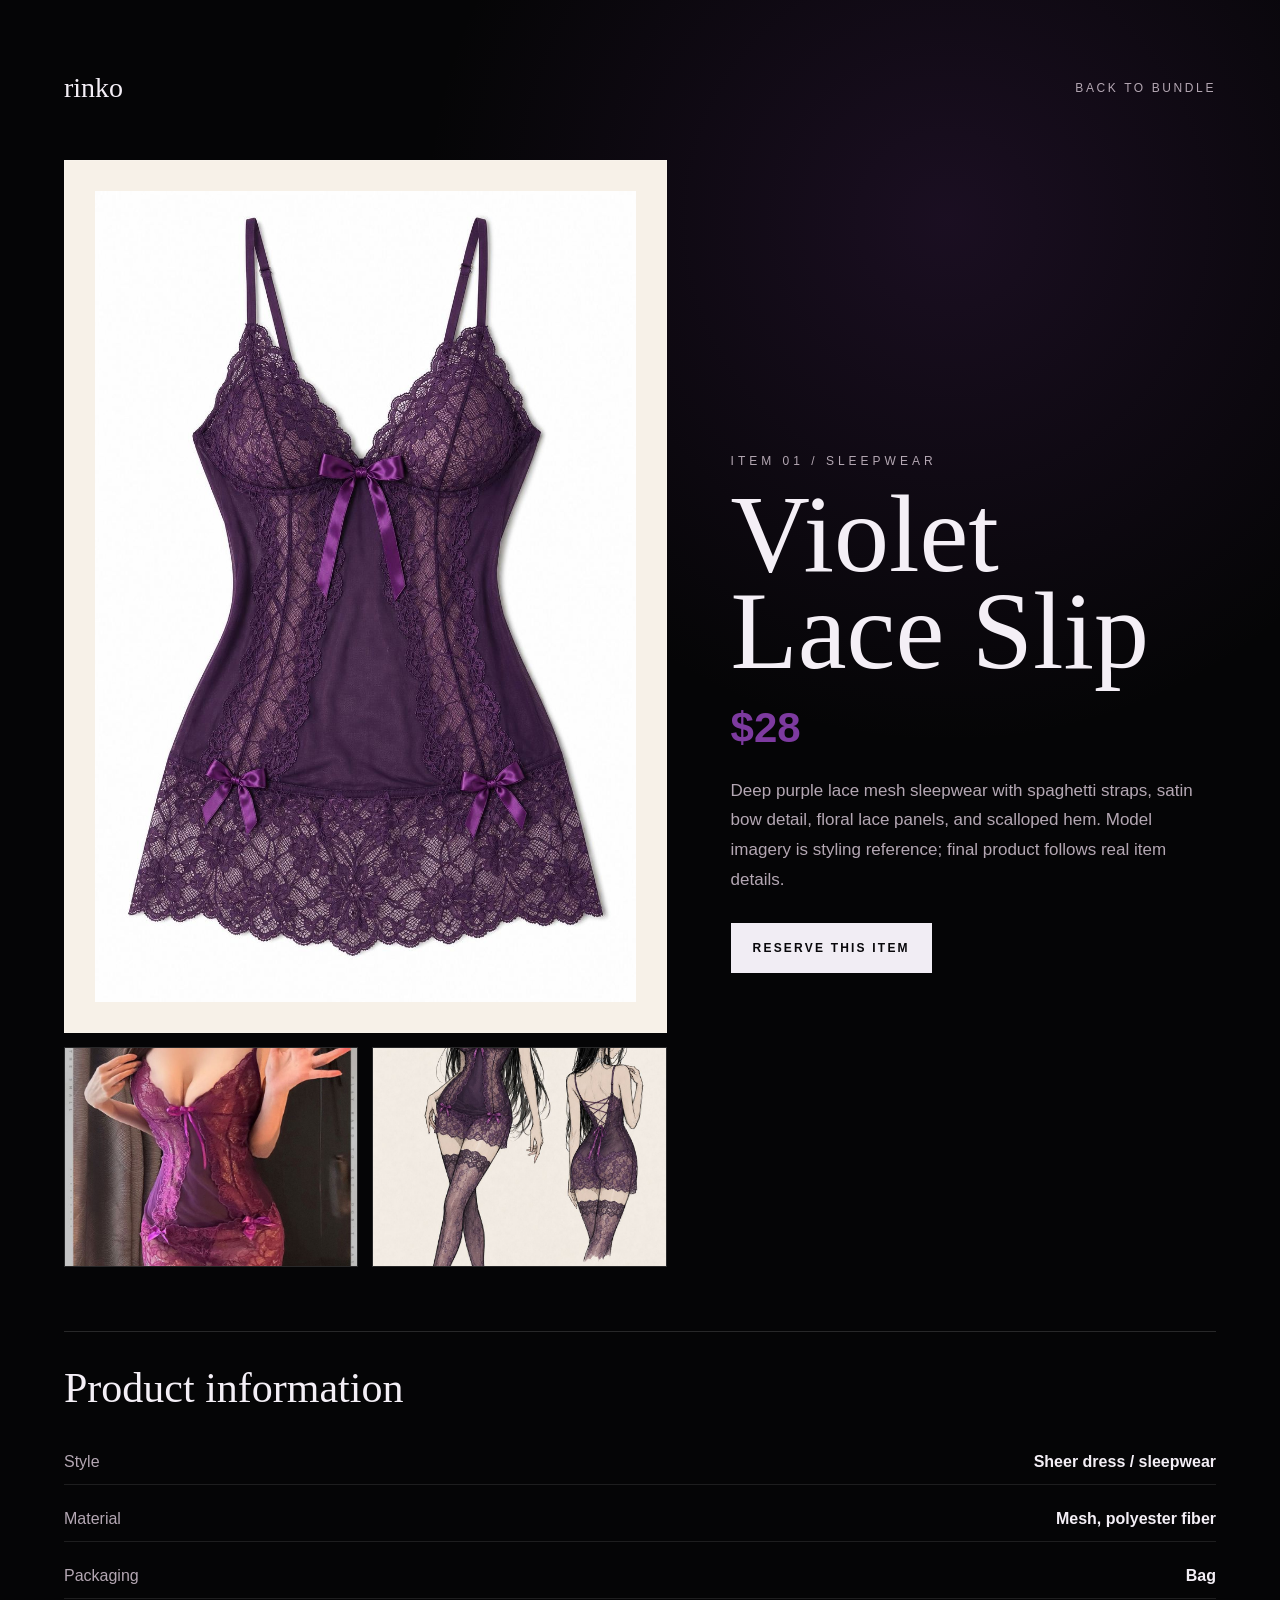
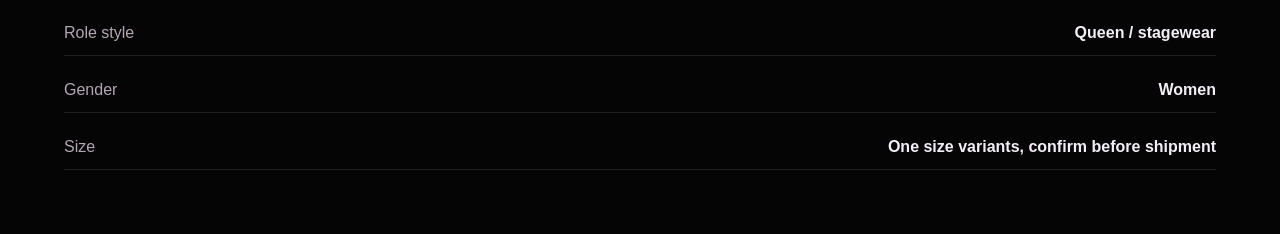
==== outputs/product-slip.html @ 2dd222d6 "Add files via upload" ====
<!doctype html>
<html lang="en">
<head>
  <meta charset="utf-8">
  <meta name="viewport" content="width=device-width, initial-scale=1">
  <title>Violet Lace Slip | rinko</title>
  <link rel="stylesheet" href="product-style.css">
</head>
<body>
  <main class="product-page">
    <nav><a href="rinko.html#bundle">rinko</a><a href="rinko.html#bundle">Back to bundle</a></nav>
    <section class="hero-product">
      <div class="gallery">
        <img class="main-img" src="rinko-assets/flat-slip.jpg" alt="Violet lace slip flat product image">
        <div class="thumbs">
          <img src="rinko-assets/sleepwear-model-2.jpg" alt="Violet lace sleepwear model reference">
          <img src="rinko-assets/bundle-studio.jpg" alt="B styling reference for violet lace slip">
        </div>
      </div>
      <article class="info">
        <p class="eyebrow">Item 01 / sleepwear</p>
        <h1>Violet Lace Slip</h1>
        <strong class="price">$28</strong>
        <p>Deep purple lace mesh sleepwear with spaghetti straps, satin bow detail, floral lace panels, and scalloped hem. Model imagery is styling reference; final product follows real item details.</p>
        <a class="button" href="mailto:hello@rinko.la?subject=Violet%20Lace%20Slip%20%2428">Reserve this item</a>
      </article>
    </section>
    <section class="specs">
      <h2>Product information</h2>
      <div><span>Style</span><strong>Sheer dress / sleepwear</strong></div>
      <div><span>Material</span><strong>Mesh, polyester fiber</strong></div>
      <div><span>Packaging</span><strong>Bag</strong></div>
      <div><span>Role style</span><strong>Queen / stagewear</strong></div>
      <div><span>Gender</span><strong>Women</strong></div>
      <div><span>Size</span><strong>One size variants, confirm before shipment</strong></div>
    </section>
  </main>
</body>
</html>
---- outputs/product-style.css ----
:root {
  --black: #050506;
  --panel: #111014;
  --text: #f4eff6;
  --muted: #b4a7b3;
  --violet: #7d3a9f;
  --line: rgba(255, 255, 255, .14);
}

* {
  box-sizing: border-box;
}

body {
  margin: 0;
  background:
    radial-gradient(circle at 74% 12%, rgba(125, 58, 159, .18), transparent 28%),
    var(--black);
  color: var(--text);
  font-family: "Avenir Next", "Segoe UI", Arial, sans-serif;
}

a {
  color: inherit;
  text-decoration: none;
}

img {
  display: block;
  width: 100%;
  height: auto;
}

.product-page {
  min-height: 100vh;
  padding: clamp(18px, 5vw, 68px);
}

nav {
  height: 48px;
  display: flex;
  justify-content: space-between;
  align-items: center;
  color: var(--muted);
  text-transform: uppercase;
  letter-spacing: 2.6px;
  font-size: 12px;
}

nav a:first-child {
  color: var(--text);
  font-family: Georgia, "Times New Roman", serif;
  font-size: 28px;
  text-transform: none;
  letter-spacing: 0;
}

.hero-product {
  width: min(100%, 1180px);
  margin: 48px auto 0;
  display: grid;
  grid-template-columns: minmax(320px, .72fr) minmax(300px, .58fr);
  gap: clamp(26px, 5vw, 72px);
  align-items: center;
}

.gallery {
  display: grid;
  gap: 14px;
}

.main-img {
  min-height: 540px;
  object-fit: contain;
  background: #f7f1e8;
  border: 1px solid var(--line);
  padding: clamp(12px, 3vw, 30px);
}

.thumbs {
  display: grid;
  grid-template-columns: repeat(2, 1fr);
  gap: 14px;
}

.thumbs img {
  height: 220px;
  object-fit: cover;
  border: 1px solid var(--line);
}

.thumbs img.choker-wear {
  height: 260px;
  object-position: center 22%;
}

.eyebrow {
  margin: 0 0 18px;
  color: var(--muted);
  font-size: 12px;
  letter-spacing: 4px;
  text-transform: uppercase;
}

h1 {
  margin: 0;
  font-family: Georgia, "Times New Roman", serif;
  font-size: clamp(58px, 9vw, 110px);
  font-weight: 500;
  line-height: .88;
}

.price {
  display: block;
  margin: 24px 0;
  color: var(--violet);
  font-size: 42px;
}

.info p:not(.eyebrow) {
  max-width: 520px;
  margin: 0 0 28px;
  color: var(--muted);
  font-size: 17px;
  line-height: 1.75;
}

.button {
  min-height: 50px;
  display: inline-flex;
  align-items: center;
  justify-content: center;
  padding: 0 22px;
  background: #f1edf4;
  color: #08070a;
  font-size: 12px;
  font-weight: 700;
  letter-spacing: 2.2px;
  text-transform: uppercase;
}

.specs {
  width: min(100%, 1180px);
  margin: 64px auto 0;
  padding-top: 32px;
  border-top: 1px solid var(--line);
  display: grid;
  gap: 12px;
}

.specs h2 {
  margin: 0 0 16px;
  font-family: Georgia, "Times New Roman", serif;
  font-size: 42px;
  font-weight: 500;
}

.specs div {
  display: flex;
  justify-content: space-between;
  gap: 20px;
  padding: 13px 0;
  border-bottom: 1px solid rgba(255,255,255,.1);
}

.specs span {
  color: var(--muted);
}

@media (max-width: 860px) {
  .hero-product {
    grid-template-columns: 1fr;
  }

  .main-img {
    min-height: 420px;
  }
}
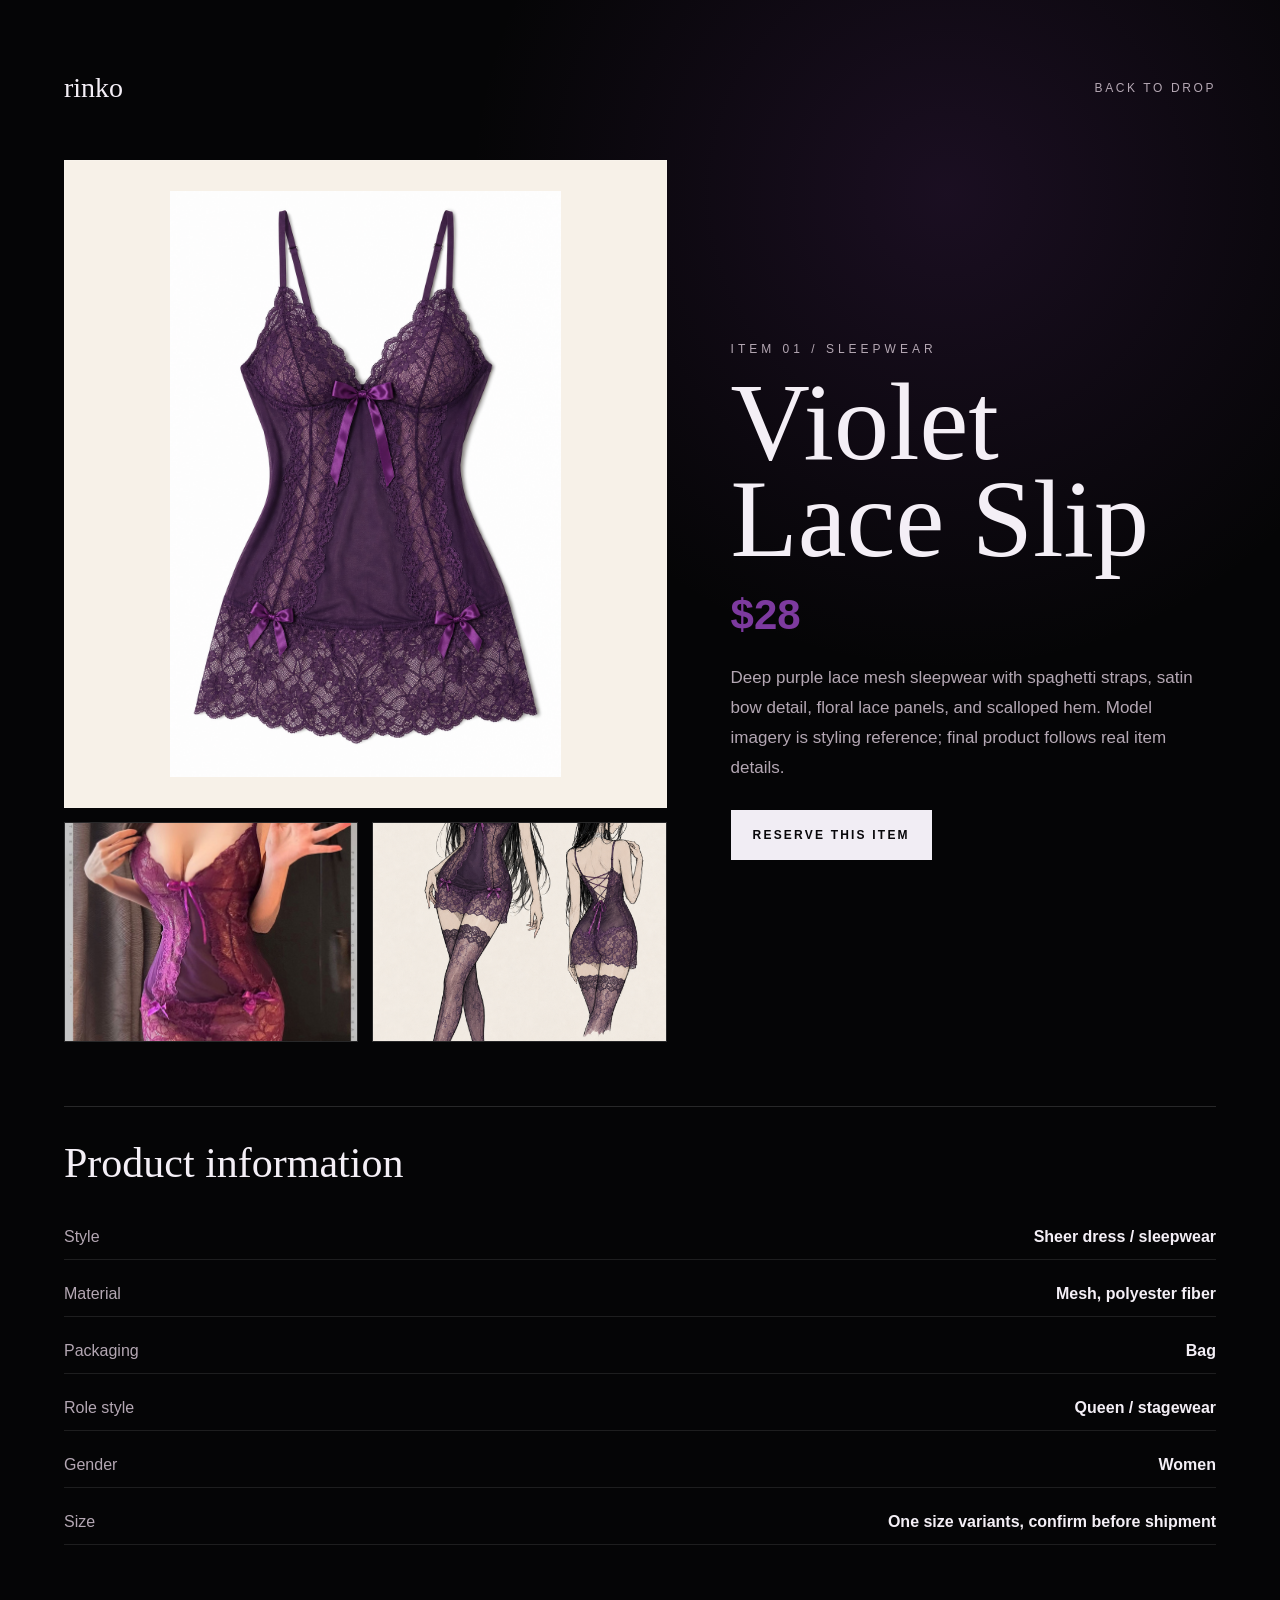
==== commit 25d7a420: "Add rinko static site" ====
--- a/outputs/product-slip.html
+++ b/outputs/product-slip.html
@@ -8,13 +8,13 @@
 </head>
 <body>
   <main class="product-page">
-    <nav><a href="rinko.html#bundle">rinko</a><a href="rinko.html#bundle">Back to bundle</a></nav>
+    <nav><a href="rinko.html#drop">rinko</a><a href="rinko.html#drop">Back to drop</a></nav>
     <section class="hero-product">
       <div class="gallery">
-        <img class="main-img" src="rinko-assets/flat-slip.jpg" alt="Violet lace slip flat product image">
+        <img class="main-img" src="rinko-assets/flat-slip.png" alt="Violet lace slip flat product image">
         <div class="thumbs">
           <img src="rinko-assets/sleepwear-model-2.jpg" alt="Violet lace sleepwear model reference">
-          <img src="rinko-assets/bundle-studio.jpg" alt="B styling reference for violet lace slip">
+          <img src="rinko-assets/bundle-studio.png" alt="Vesper styling reference for violet lace slip">
         </div>
       </div>
       <article class="info">
--- a/outputs/product-style.css
+++ b/outputs/product-style.css
@@ -29,6 +29,12 @@
   display: block;
   width: 100%;
   height: auto;
+}
+
+.fit-contain {
+  object-fit: contain !important;
+  background: #f7f1e8;
+  padding: 10px;
 }
 
 .product-page {
@@ -70,6 +76,7 @@
 }
 
 .main-img {
+  height: min(72vh, 720px);
   min-height: 540px;
   object-fit: contain;
   background: #f7f1e8;
